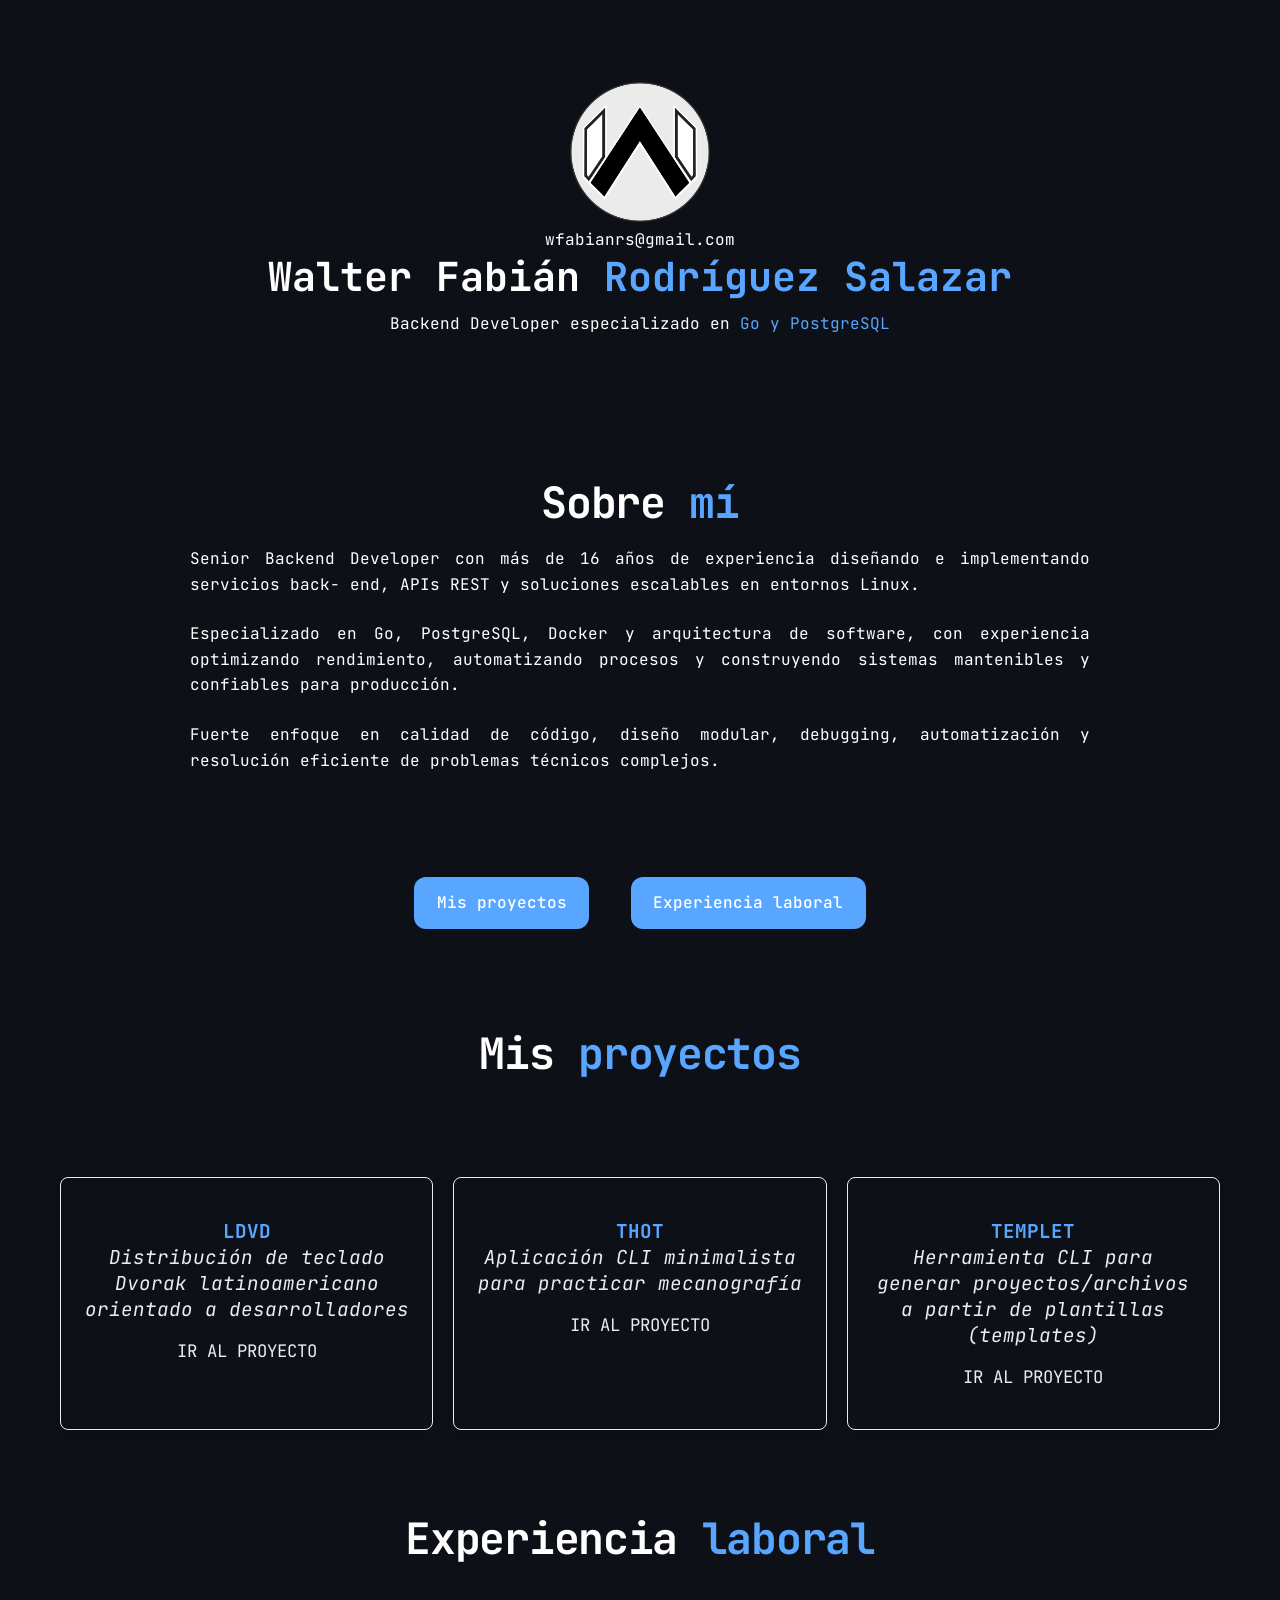
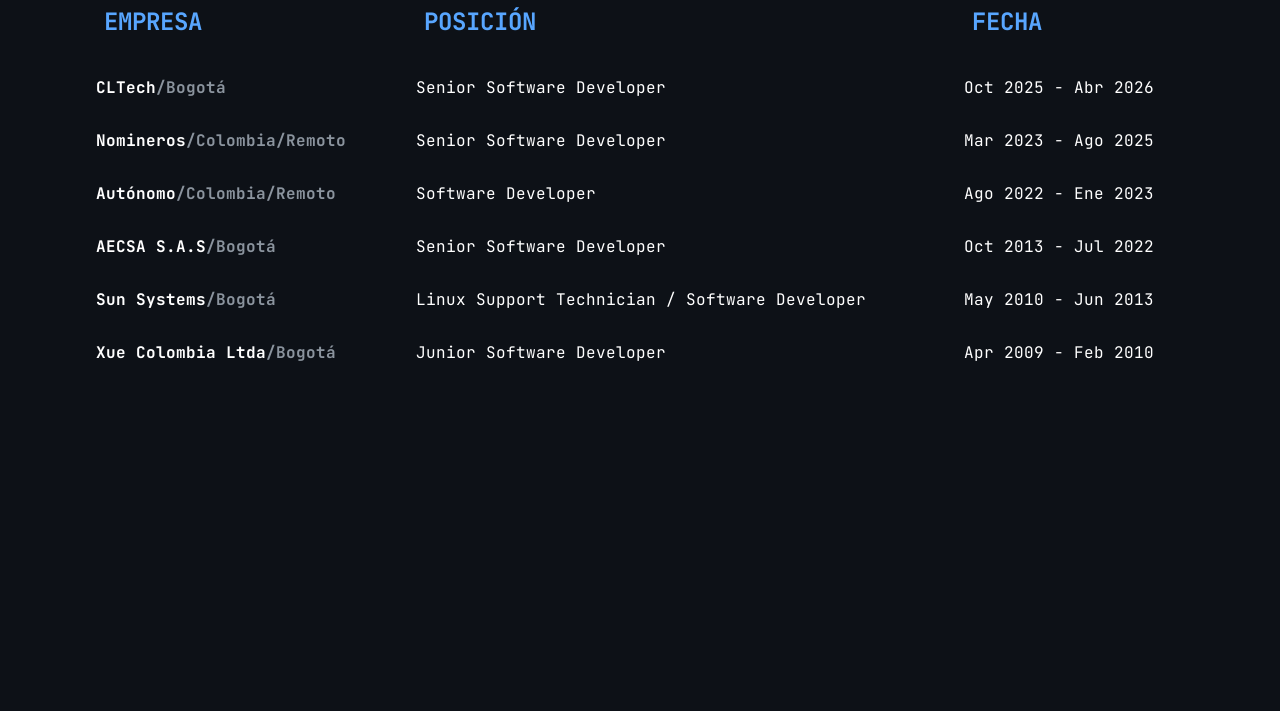
==== index.html @ 2e68bfeb "feat: Crear página web" ====
<!DOCTYPE html>
<html lang="es">
	<head>
		<meta charset="UTF-8">
		<meta name="viewport" content="width=device-width, initial-scale=1.0">

		<title>Walter Rodríguez | Backend Developer</title>

		<link rel="preconnect" href="https://fonts.googleapis.com">
		<link rel="preconnect" href="https://fonts.gstatic.com" crossorigin>

		<link
			href="https://fonts.googleapis.com/css2?family=Inter:wght@400;500;700&family=JetBrains+Mono:wght@400;600&display=swap"
			rel="stylesheet"
		>

		<link
			rel="stylesheet"
			href="https://www.nerdfonts.com/assets/css/webfont.css"
		>
		<link rel="stylesheet" href="css/style.css">
	</head>

	<body>
		<main class="page-container" id="inicio">
			<header class="hero-bar">
				<img src="img/w.png" alt="Walter Rodríguez">
				<p>wfabianrs@gmail.com</p>
				<h1>
					Walter Fabián <span class="txt-primary">Rodríguez Salazar</span>
				</h1>
				<p>
					Backend Developer especializado en
					<span class="txt-primary">Go y PostgreSQL</span>
				</p>
			</header>

			<section class="full-width-text">
				<h2 class="section-title" id="sobreMi">Sobre <span>mí</span></h2>
				<p>
					Senior Backend Developer con más de 16 años de experiencia diseñando e
					implementando servicios back- end, APIs REST y soluciones escalables
					en entornos Linux.
				</p>
				<p>
					Especializado en Go, PostgreSQL, Docker y arquitectura de software,
					con experiencia optimizando rendimiento, automatizando procesos y
					construyendo sistemas mantenibles y confiables para producción.
				</p>
				<p>
					Fuerte enfoque en calidad de código, diseño modular, debugging,
					automatización y resolución eficiente de problemas técnicos complejos.
				</p>
			</section>

			<section class="txt-center">
				<a href="#misProyectos" class="btn btn-primary">Mis proyectos</a>
				<a href="#experienciaLaboral" class="btn btn-primary">Experiencia laboral</a>
			</section>

			<section class="full-width-text">
				<h2 class="section-title" id="misProyectos">Mis <span>proyectos</span></h2>
			</section>
			<section class="grid-content">
				<div class="card">
					<span class="block">
						<i class="nf nf-md-keyboard_variant"></i>
						<span class="txt-primary"><strong>LDVD</strong></span>
					</span>
					<p>
						Distribución de teclado Dvorak latinoamericano orientado a
						desarrolladores
					</p>
					<a href="https://github.com/wfrs-dev/" target="_blank" class="link">Ir al proyecto<i class="nf nf-oct-arrow_right"></i></a>
				</div>
				<div class="card">
					<span class="block">
						<i class="nf nf-cod-symbol_keyword"></i>
						<span class="txt-primary"><strong>THOT</strong></span>
					</span>
					<p>Aplicación CLI minimalista para practicar mecanografía </p>
					<a href="https://github.com/wfrs-dev/" target="_blank" class="link">Ir al proyecto<i class="nf nf-oct-arrow_right"></i></a>
				</div>
				<div class="card">
					<span class="block">
						<i class="nf nf-cod-notebook_template"></i>
						<span class="txt-primary"><strong>TEMPLET</strong></span>
					</span>
					<p>
						Herramienta CLI para generar proyectos/archivos a partir de
						plantillas (templates)
					</p>
					<a href="https://github.com/wfrs-dev/" target="_blank" class="link">Ir al proyecto<i class="nf nf-oct-arrow_right"></i></a>
				</div>
			</section>

			<section class="full-width-text" id="experienciaLaboral">
				<h2 class="section-title">Experiencia <span>laboral</span></h2>
				<table>
					<thead>
						<tr>
							<th>Empresa</th>
							<th>Posición</th>
							<th>Fecha</th>
						</tr>
					</thead>
					<tbody>
						<tr>
							<td data-label="Empresa">
								<span>CLTech</span><span class="txt-muted">/Bogotá</span>
							</td>
							<td data-label="Posición">Senior Software Developer</td>
							<td data-label="Fecha">Oct 2025 - Abr 2026</td>
						</tr>
						<tr>
							<td data-label="Empresa">
								<span>Nomineros</span><span class="txt-muted"
									>/Colombia/Remoto</span
								>
							</td>
							<td data-label="Posición">Senior Software Developer</td>
							<td data-label="Fecha">Mar 2023 - Ago 2025</td>
						</tr>
						<tr>
							<td data-label="Empresa">
								<span>Autónomo</span><span class="txt-muted"
									>/Colombia/Remoto</span
								>
							</td>
							<td data-label="Posición">Software Developer</td>
							<td data-label="Fecha">Ago 2022 - Ene 2023</td>
						</tr>
						<tr>
							<td data-label="Empresa">
								<span>AECSA S.A.S</span><span class="txt-muted">/Bogotá</span>
							</td>
							<td data-label="Posición">Senior Software Developer</td>
							<td data-label="Fecha">Oct 2013 - Jul 2022</td>
						</tr>
						<tr>
							<td data-label="Empresa">
								<span>Sun Systems</span><span class="txt-muted">/Bogotá</span>
							</td>
							<td data-label="Posición">
								Linux Support Technician / Software Developer
							</td>
							<td data-label="Fecha">May 2010 - Jun 2013</td>
						</tr>
						<tr>
							<td data-label="Empresa">
								<span>Xue Colombia Ltda</span><span class="txt-muted"
									>/Bogotá</span
								>
							</td>
							<td data-label="Posición">Junior Software Developer</td>
							<td data-label="Fecha">Apr 2009 - Feb 2010</td>
						</tr>
					</tbody>
				</table>
			</section>

			<footer class="full-width-text">
				<p>
					<a
						target="_blank"
						href="https://www.linkedin.com/in/walterfrs"
						class="x5"
						title="Enlace a mi LinkedIn"
						><i class="nf nf-md-linkedin"></i></a
					>
					<a target="_blank" href="https://github.com/wfrs-dev" class="x5"
						title="Enlace a mi GitHub"
						><i class="nf nf-md-github"></i></a
					>
					<a href="WalterFabianRodriguezSalazar.pdf" class="x5"
						title="Descargar mi CV"
						><i class="nf nf-cod-file_pdf"></i></a
					>
				</p>
			</footer>
		</main>
	</body>
</html>
---- css/style.css ----
:root {
	--bg: #0d1117;
	--surface: #161b22;

	--text: #e6edf3;
	--muted: #8b949e;

	--primary: #58a6ff;
	--success: #3fb950;

	--border: #30363d;
}

* {
	box-sizing: border-box;
	margin: 0;
	padding: 0;
	font-family: "JetBrains Mono", monospace;
}

html {
  scroll-behavior: smooth;
}

.section-title {
	font-size: clamp(2rem, 4vw, 2.7rem);

	margin-bottom: 2rem;

	letter-spacing: -0.03em;
}

.section-title span {
	color: var(--primary);
}

body {
	background-color: var(--bg);
}

.txt-primary {
	color: var(--primary);
}

.page-container {
	width: 100%;
	max-width: 1200px;
	margin: 0 auto;
	padding: 20px;
	display: flex;
	flex-direction: column;
	gap: 40px;
}

.hero-bar {
	color: white;
	padding: 60px 20px;
	text-align: center;
	border-radius: 12px;
}

.hero-bar h1 {
	font-size: 2.5rem;
	margin-bottom: 10px;
}

.hero-bar img {
	height: 9em;
}

.grid-content {
	display: grid;
	grid-template-columns: repeat(auto-fit, minmax(250px, 1fr));
	gap: 20px;
}

.card {
	border: 1px solid #e9ecef;
	border-radius: 8px;
	padding: 40px 20px;
	text-align: center;
	font-size: 1.2rem;
	box-shadow: 0 4px 6px rgba(0, 0, 0, 0.05);
	transition: transform 0.2s;
	color: var(--text);
}

.card:hover {
	transform: translateY(-5px);
}

.full-width-text {
	width: 100%;
	color: white;
	padding: 40px 20px;
	border-radius: 12px;

	display: flex;
	flex-direction: column;
	justify-content: center;
	align-items: center;
	text-align: center;
}

.full-width-text h2 {
	margin-bottom: 15px;
}

.full-width-text p {
	max-width: 900px;
	line-height: 1.6;
	text-align: justify;
	margin-bottom: 1.5em;
}

.btn {
	display: inline-flex;
	align-items: center;
	justify-content: center;

	padding: 0.95rem 1.4rem;

	border-radius: 12px;
	border: 1px solid var(--border);

	font-weight: 500;

	transition: 0.2s ease;
	cursor: pointer;
	margin-bottom: 1em;
}

.btn:hover {
	transform: translateY(-2px);
	border-color: var(--primary);
}

.btn-primary {
	background: var(--primary);
	color: white;
	border: none;
}

.btn-primary:hover {
	opacity: 0.92;
}

.txt-center {
	text-align: center;
}

.txt-muted {
	color: var(--muted);
}

table {
	width: 100%;
	border-collapse: collapse;
}
th,
td {
	border: none;
	text-align: left;
	padding: 1em;
}
td span {
	font-weight: bold;
}
th {
	text-transform: uppercase;
	color: var(--primary);
	font-weight: bold;
	font-size: 1.5em;
}

.block > i {
	display: block;
	text-align: center;
	font-size: 3em;
}

.card > p {
	font-style: italic;
}

a {
	color: var(--text);
	text-decoration: none;
	margin: 0 1rem;
}

a:hover {
	color: var(--primary);
}

.x5 {
	font-size: 5em;
}

a.link {
	display: inline-block;
	text-align: center;
	font-size: 0.9em;
	margin-top: 1em;
	text-decoration: none;
	text-transform: uppercase;
}

a.link:hover {
	font-style: italic;
}


@media (max-width: 600px) {
	table,
	thead,
	tbody,
	th,
	td,
	tr {
		display: block;
	}
	thead tr {
		display: none;
	}
	tr {
		margin-bottom: 15px;
		border-bottom: 1px solid var(--border);
	}
	td {
		text-align: right;
		padding-left: 50%;
		position: relative;
	}
	td::before {
		content: attr(data-label);
		color: var(--primary);
		position: absolute;
		left: 10px;
		font-size: 1.2em;
		font-weight: bold;
	}
}
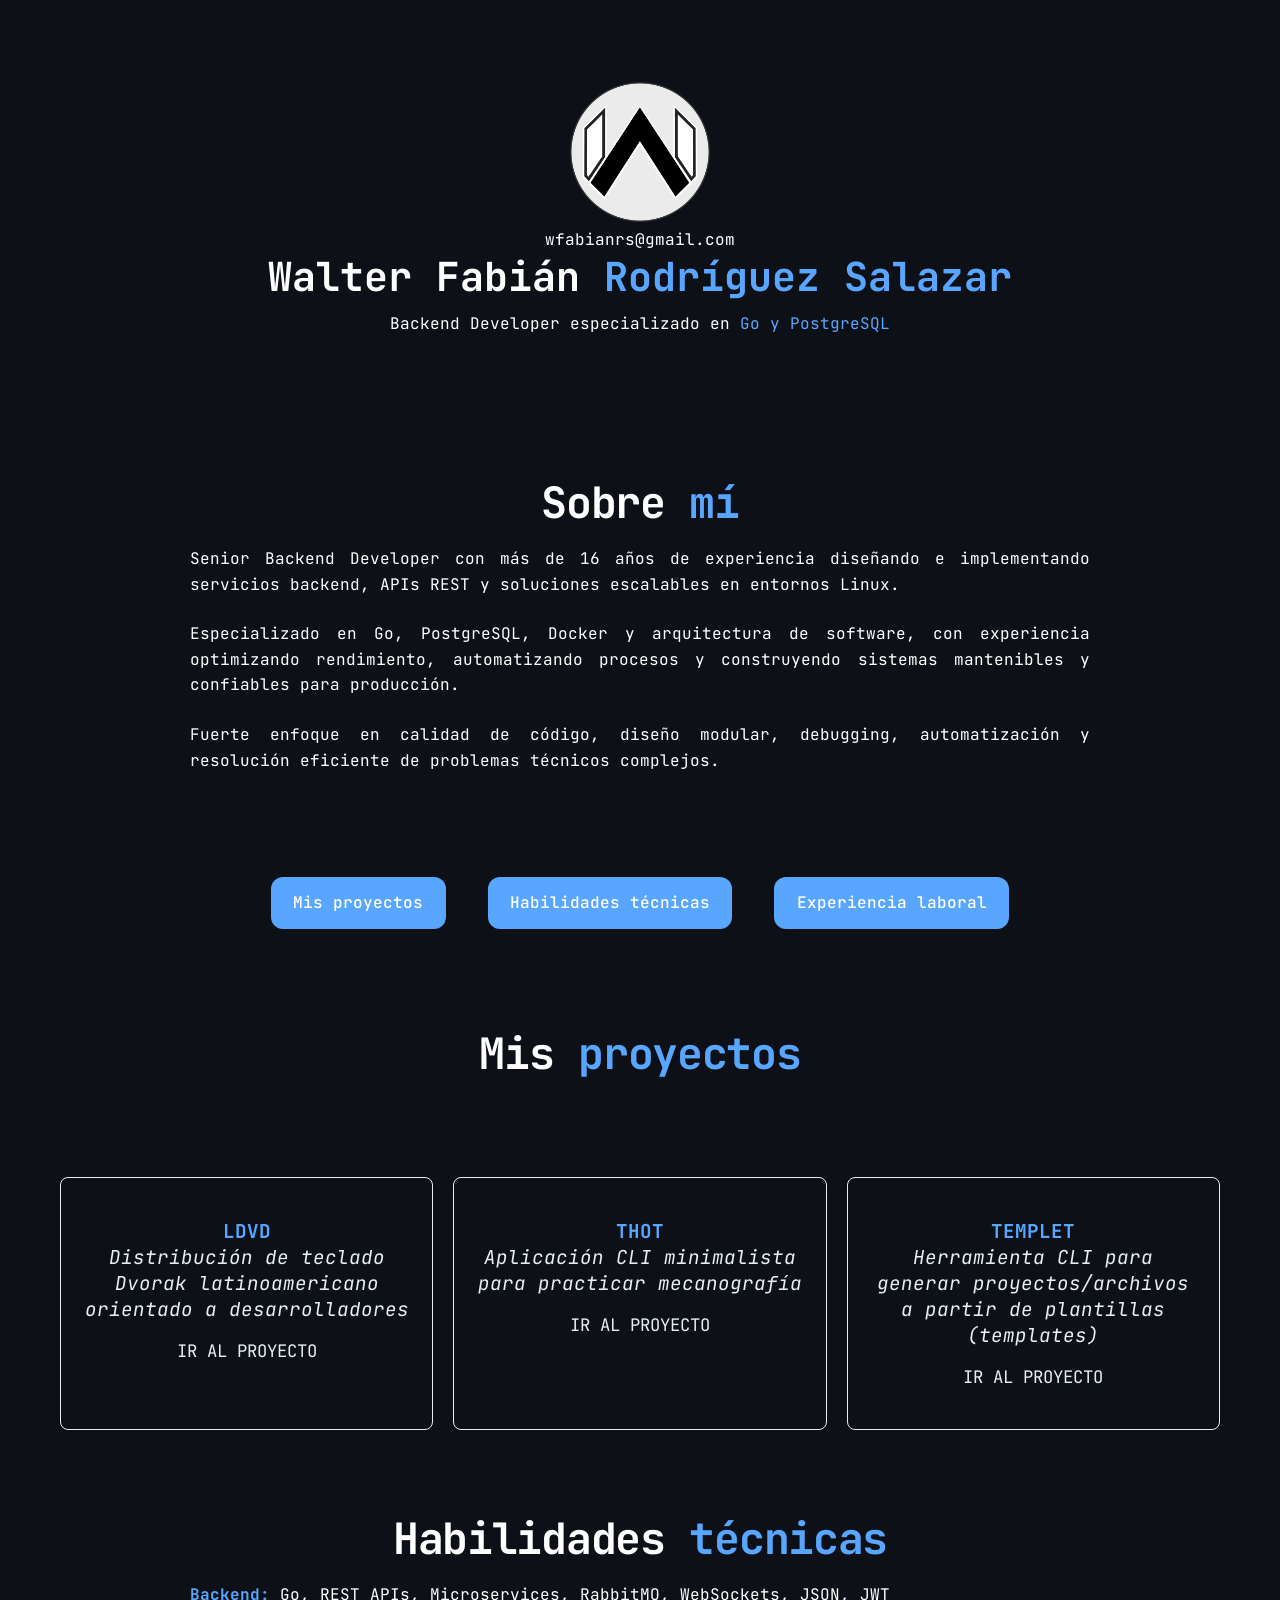
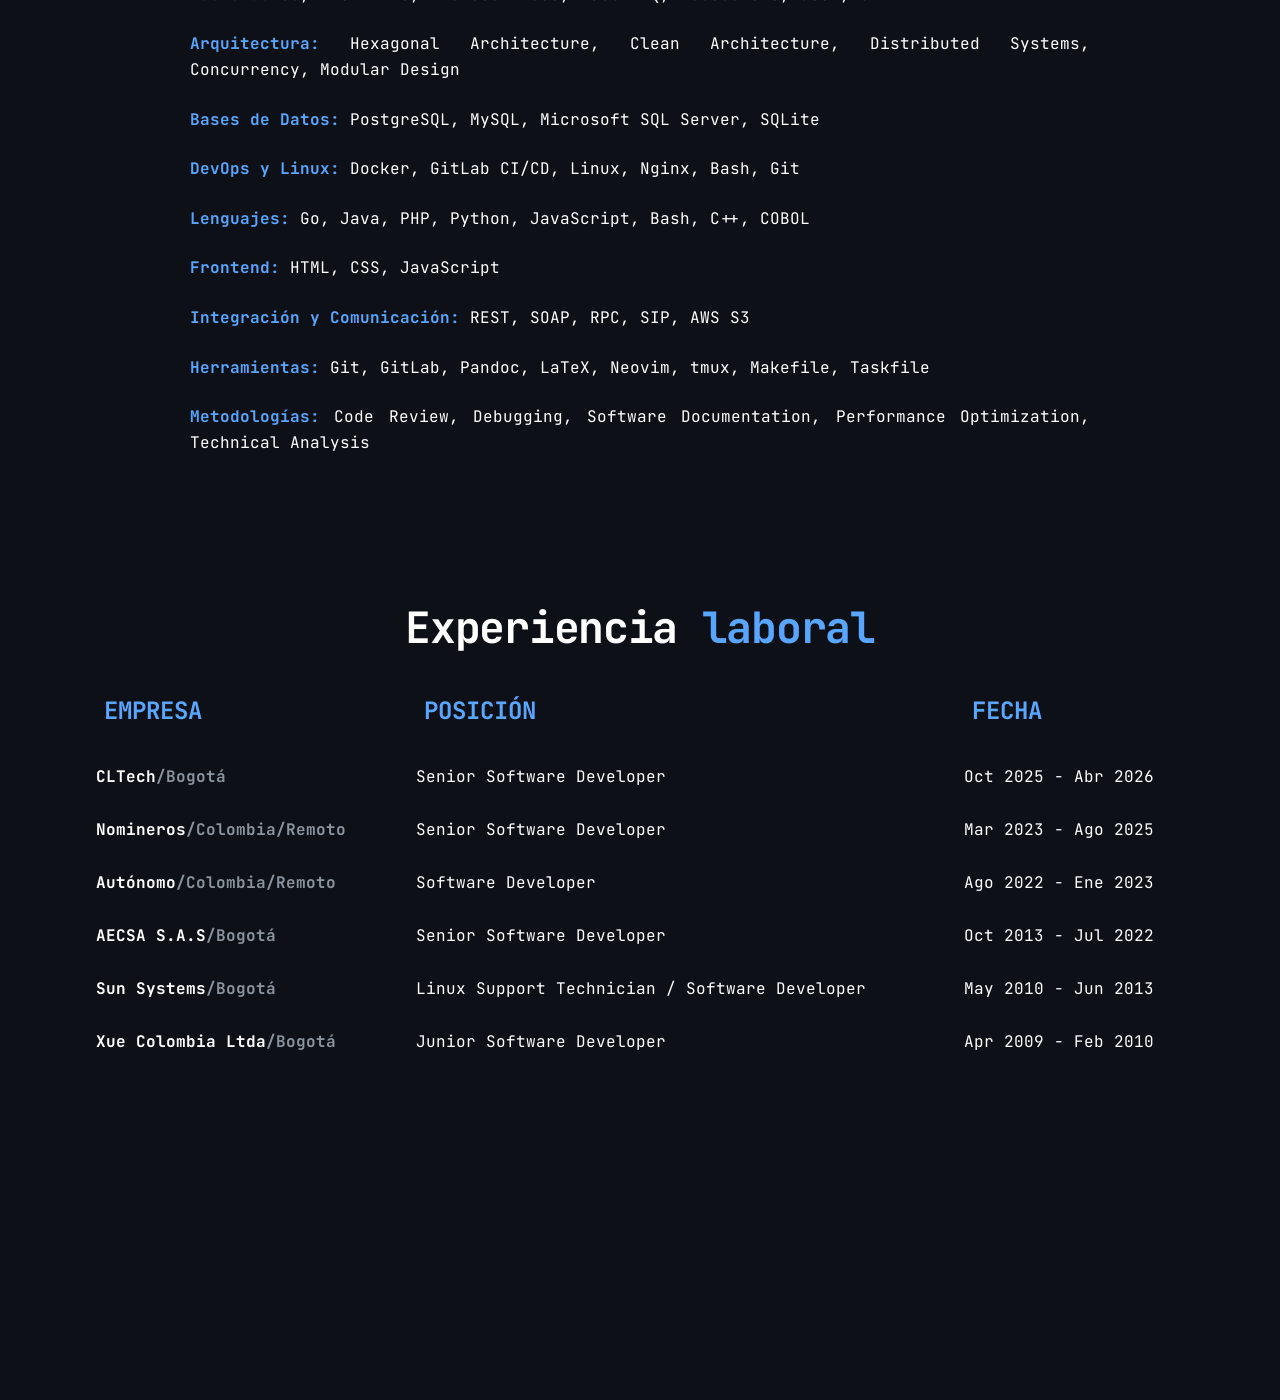
==== commit 91365e70: "feat: Agregar seccion habilidades" ====
--- a/index.html
+++ b/index.html
@@ -19,6 +19,7 @@
 			href="https://www.nerdfonts.com/assets/css/webfont.css"
 		>
 		<link rel="stylesheet" href="css/style.css">
+		<link rel="icon" href="img/w.png" type="image/png">
 	</head>
 
 	<body>
@@ -39,7 +40,7 @@
 				<h2 class="section-title" id="sobreMi">Sobre <span>mí</span></h2>
 				<p>
 					Senior Backend Developer con más de 16 años de experiencia diseñando e
-					implementando servicios back- end, APIs REST y soluciones escalables
+					implementando servicios backend, APIs REST y soluciones escalables
 					en entornos Linux.
 				</p>
 				<p>
@@ -55,6 +56,7 @@
 
 			<section class="txt-center">
 				<a href="#misProyectos" class="btn btn-primary">Mis proyectos</a>
+				<a href="#habilidades" class="btn btn-primary">Habilidades técnicas</a>
 				<a href="#experienciaLaboral" class="btn btn-primary">Experiencia laboral</a>
 			</section>
 
@@ -94,6 +96,21 @@
 				</div>
 			</section>
 
+			<section class="full-width-text" id="habilidades">
+				<h2 class="section-title">Habilidades <span>técnicas</span></h2>
+				<article class="txt-center">
+					<p><strong class="txt-primary"><i class="nf nf-dev-networkx"></i> Backend:</strong> Go, REST APIs, Microservices, RabbitMQ, WebSockets, JSON, JWT
+					<p><strong class="txt-primary"><i class="nf nf-md-office_building_cog"></i> Arquitectura:</strong> Hexagonal Architecture, Clean Architecture, Distributed Systems, Concurrency, Modular Design
+					<p><strong class="txt-primary"><i class="nf nf-dev-database"></i> Bases de Datos:</strong> PostgreSQL, MySQL, Microsoft SQL Server, SQLite
+					<p><strong class="txt-primary"><i class="nf nf-fa-linux"></i> DevOps y Linux:</strong> Docker, GitLab CI/CD, Linux, Nginx, Bash, Git
+					<p><strong class="txt-primary"><i class="nf nf-cod-code"></i> Lenguajes:</strong> Go, Java, PHP, Python, JavaScript, Bash, C++, COBOL
+					<p><strong class="txt-primary"><i class="nf nf-md-spider_web"></i> Frontend:</strong> HTML, CSS, JavaScript
+					<p><strong class="txt-primary"><i class="nf nf-md-integrated_circuit_chip"></i> Integración y Comunicación:</strong> REST, SOAP, RPC, SIP, AWS S3
+					<p><strong class="txt-primary"><i class="nf nf-oct-tools"></i> Herramientas:</strong> Git, GitLab, Pandoc, LaTeX, Neovim, tmux, Makefile, Taskfile
+					<p><strong class="txt-primary"><i class="nf nf-cod-book"></i> Metodologías:</strong> Code Review, Debugging, Software Documentation, Performance Optimization, Technical Analysis
+				</article>
+			</section>
+
 			<section class="full-width-text" id="experienciaLaboral">
 				<h2 class="section-title">Experiencia <span>laboral</span></h2>
 				<table>
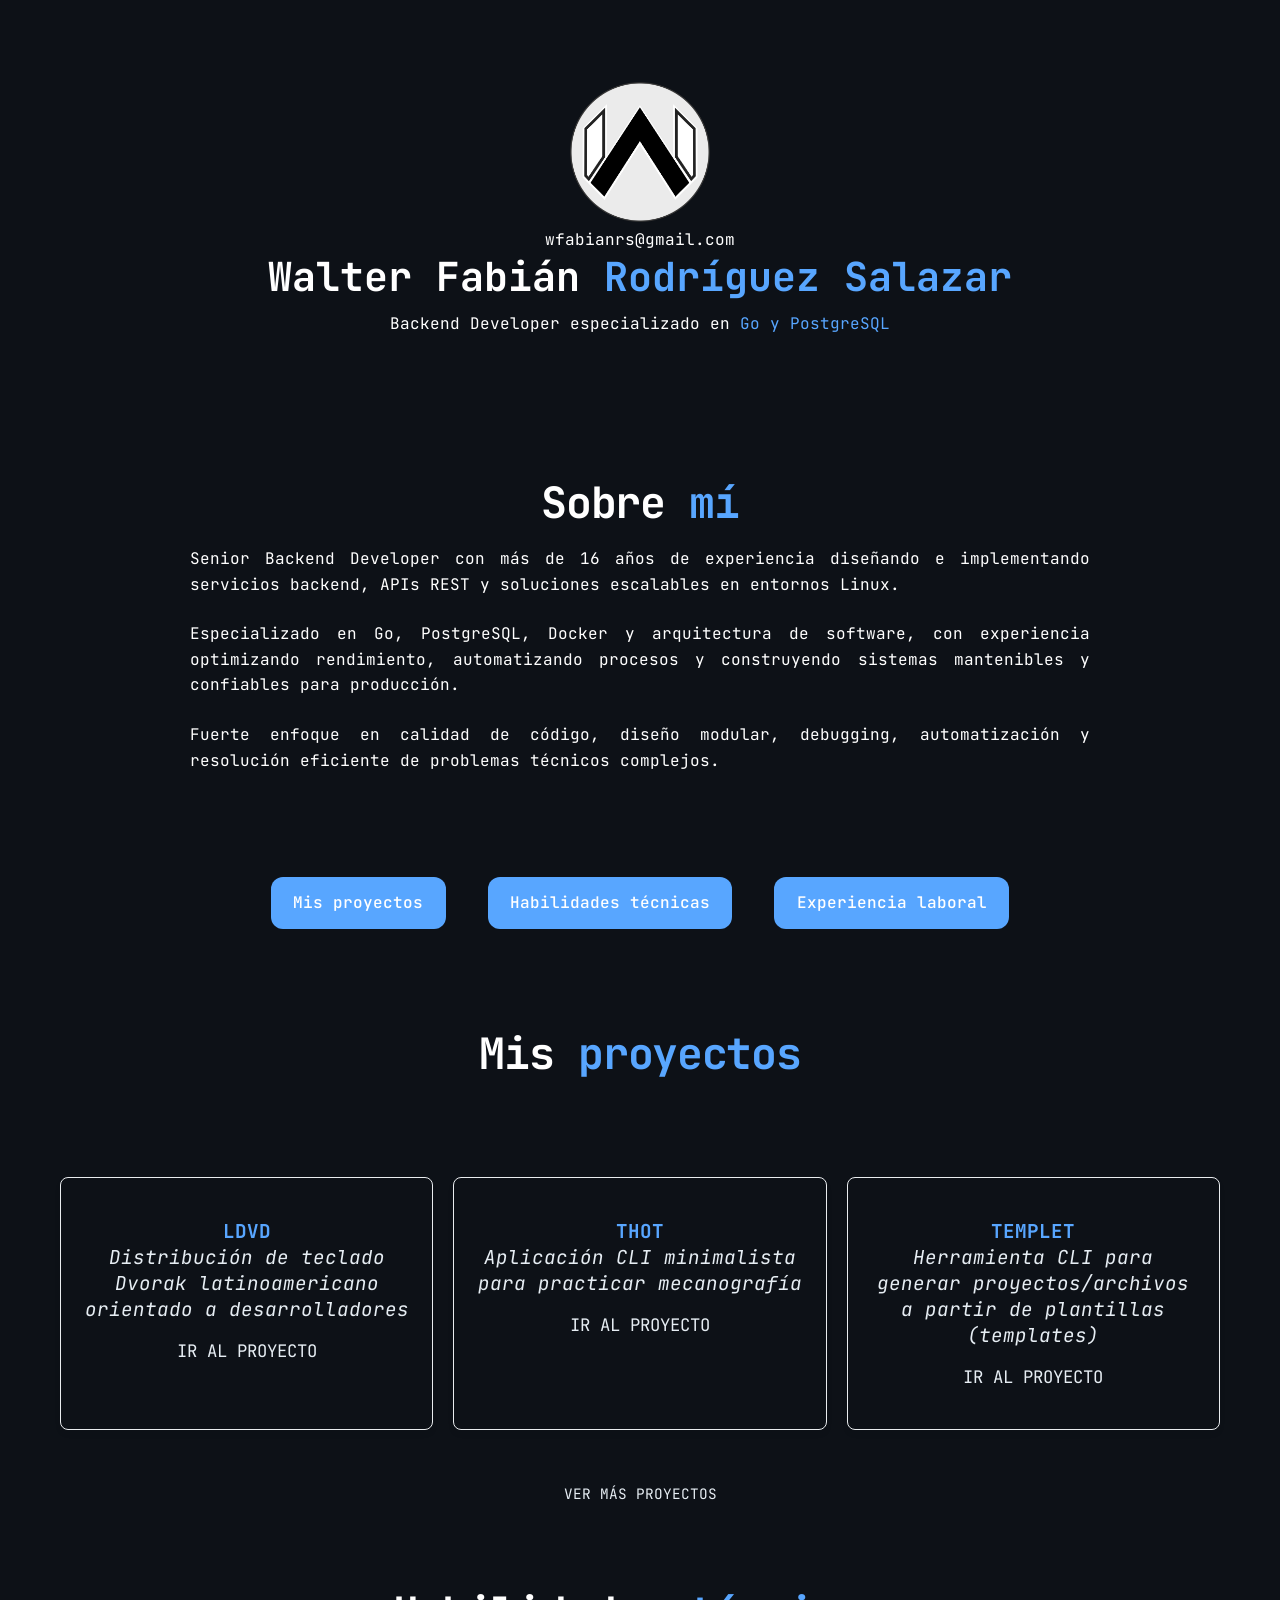
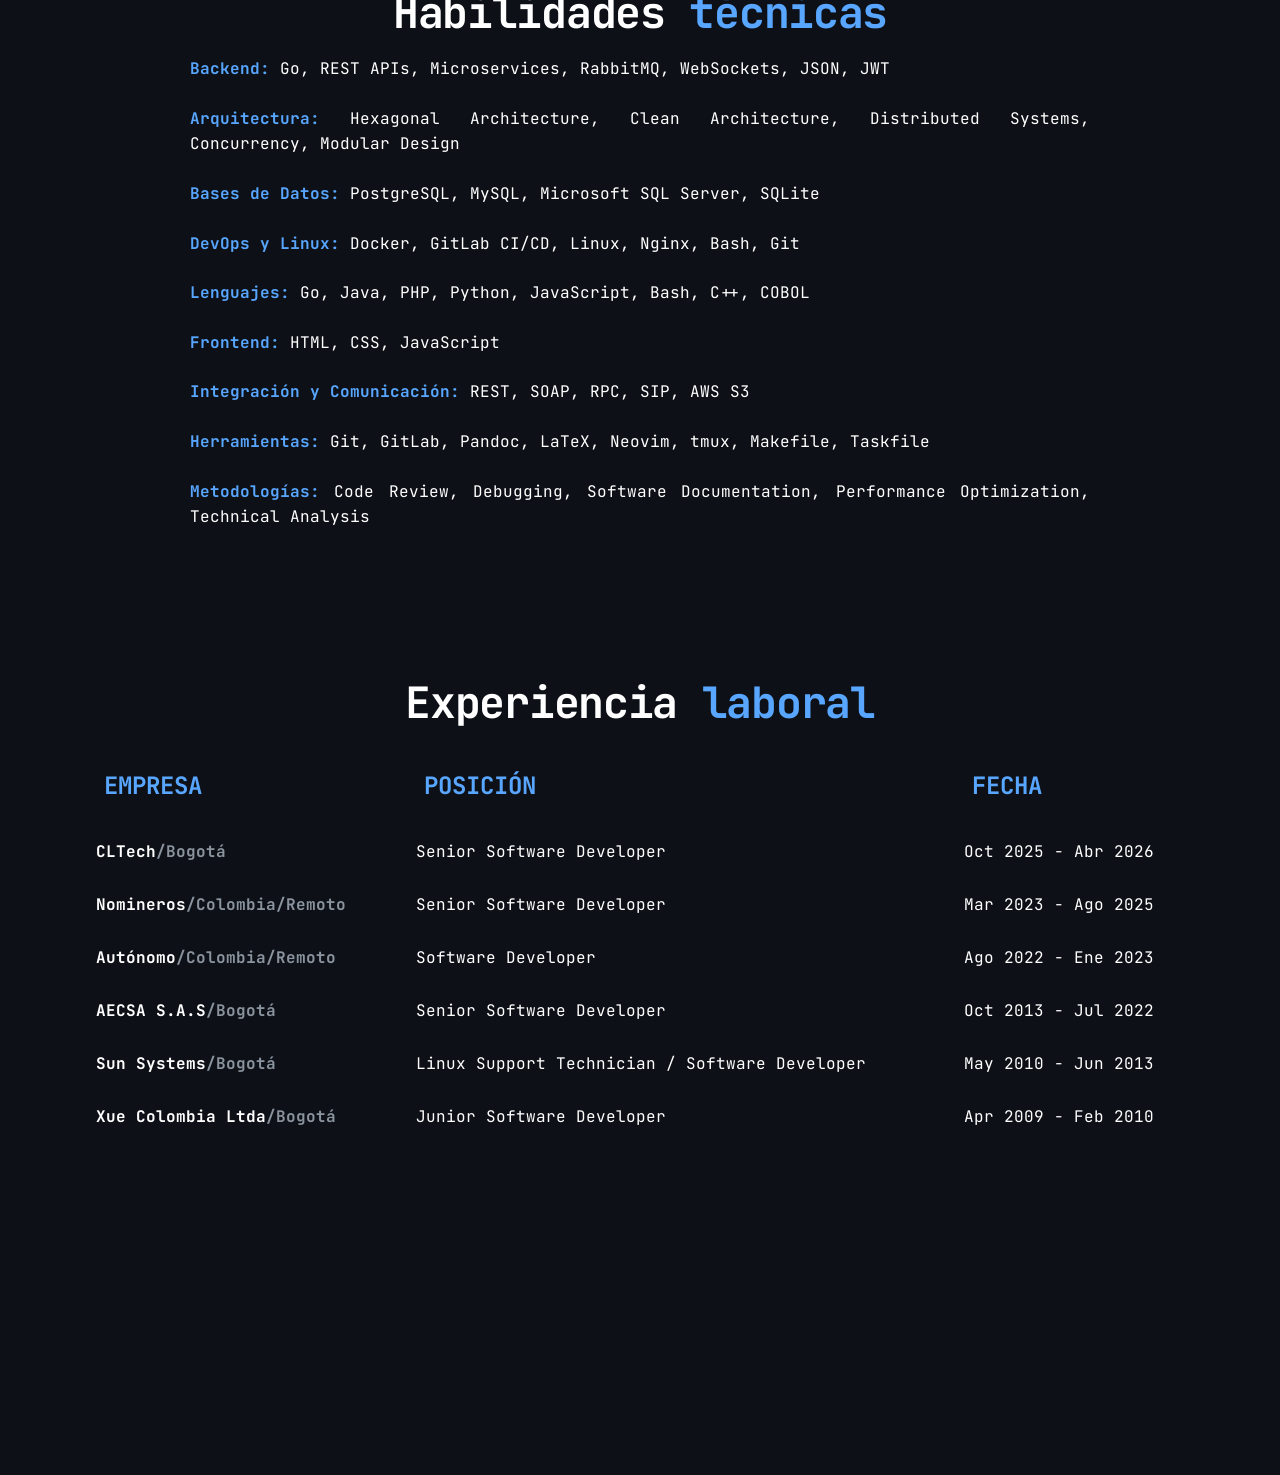
==== commit d48131cb: "feat: Incluir enlace a otros proyectos" ====
--- a/index.html
+++ b/index.html
@@ -73,7 +73,7 @@
 						Distribución de teclado Dvorak latinoamericano orientado a
 						desarrolladores
 					</p>
-					<a href="https://github.com/wfrs-dev/" target="_blank" class="link">Ir al proyecto<i class="nf nf-oct-arrow_right"></i></a>
+					<a href="https://github.com/wfrs-dev/ldvd" target="_blank" class="link">Ir al proyecto<i class="nf nf-oct-arrow_right"></i></a>
 				</div>
 				<div class="card">
 					<span class="block">
@@ -81,7 +81,7 @@
 						<span class="txt-primary"><strong>THOT</strong></span>
 					</span>
 					<p>Aplicación CLI minimalista para practicar mecanografía </p>
-					<a href="https://github.com/wfrs-dev/" target="_blank" class="link">Ir al proyecto<i class="nf nf-oct-arrow_right"></i></a>
+					<a href="https://github.com/wfrs-dev/thot" target="_blank" class="link">Ir al proyecto<i class="nf nf-oct-arrow_right"></i></a>
 				</div>
 				<div class="card">
 					<span class="block">
@@ -92,13 +92,16 @@
 						Herramienta CLI para generar proyectos/archivos a partir de
 						plantillas (templates)
 					</p>
-					<a href="https://github.com/wfrs-dev/" target="_blank" class="link">Ir al proyecto<i class="nf nf-oct-arrow_right"></i></a>
+					<a href="https://github.com/wfrs-dev/templet" target="_blank" class="link">Ir al proyecto<i class="nf nf-oct-arrow_right"></i></a>
 				</div>
+			</section>
+			<section class="txt-center">
+				<a href="https://github.com/wfrs-dev?tab=repositories" target="_blank" class="link"><i class="nf nf-fa-github_alt"></i> Ver más proyectos<i class="nf nf-oct-arrow_right"></i></a>
 			</section>
 
 			<section class="full-width-text" id="habilidades">
 				<h2 class="section-title">Habilidades <span>técnicas</span></h2>
-				<article class="txt-center">
+				<article class="txt-left">
 					<p><strong class="txt-primary"><i class="nf nf-dev-networkx"></i> Backend:</strong> Go, REST APIs, Microservices, RabbitMQ, WebSockets, JSON, JWT
 					<p><strong class="txt-primary"><i class="nf nf-md-office_building_cog"></i> Arquitectura:</strong> Hexagonal Architecture, Clean Architecture, Distributed Systems, Concurrency, Modular Design
 					<p><strong class="txt-primary"><i class="nf nf-dev-database"></i> Bases de Datos:</strong> PostgreSQL, MySQL, Microsoft SQL Server, SQLite
@@ -189,7 +192,7 @@
 						title="Enlace a mi GitHub"
 						><i class="nf nf-md-github"></i></a
 					>
-					<a href="WalterFabianRodriguezSalazar.pdf" class="x5"
+					<a href="static/WalterFabianRodriguezSalazar.pdf" class="x5"
 						title="Descargar mi CV"
 						><i class="nf nf-cod-file_pdf"></i></a
 					>
--- a/css/style.css
+++ b/css/style.css
@@ -153,6 +153,10 @@
 	color: var(--muted);
 }
 
+.txt-left {
+	text-align: left;
+}
+
 table {
 	width: 100%;
 	border-collapse: collapse;
@@ -195,6 +199,10 @@
 
 .x5 {
 	font-size: 5em;
+}
+
+.x2 {
+	font-size: 2em;
 }
 
 a.link {
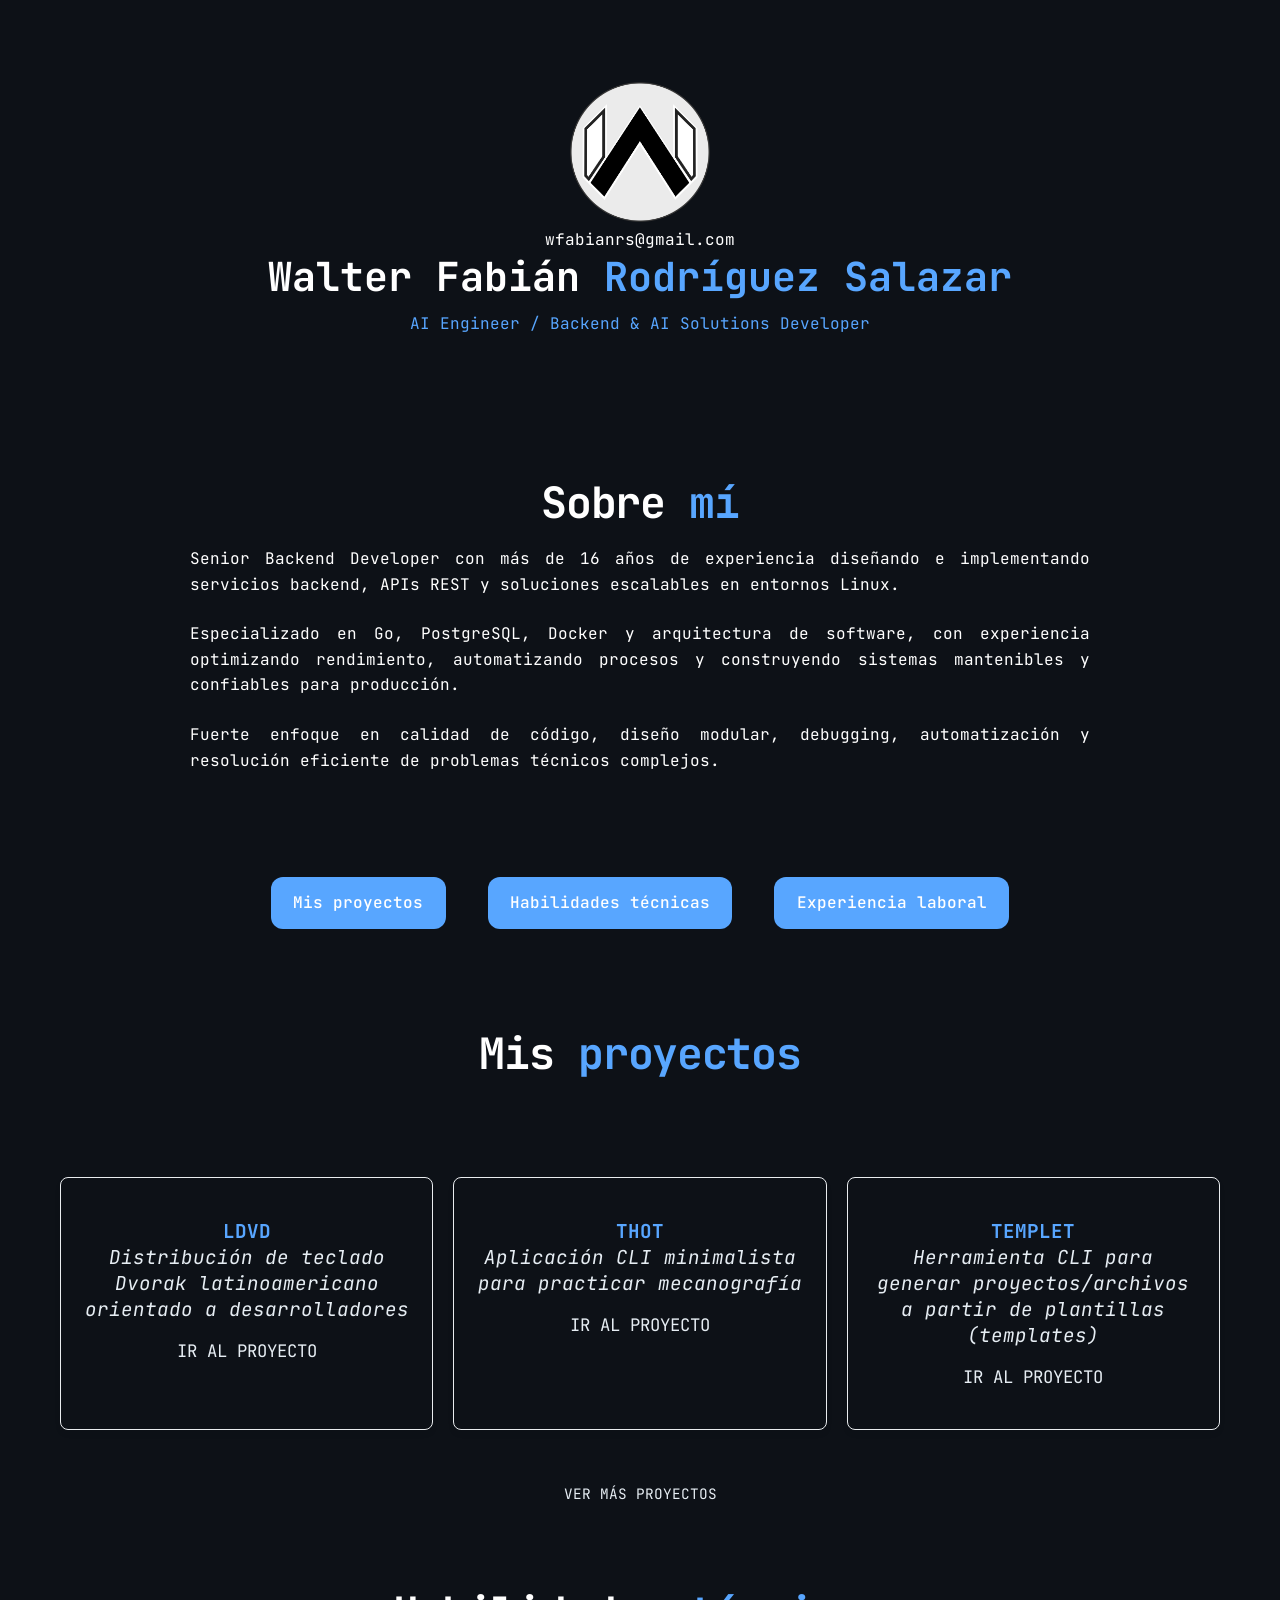
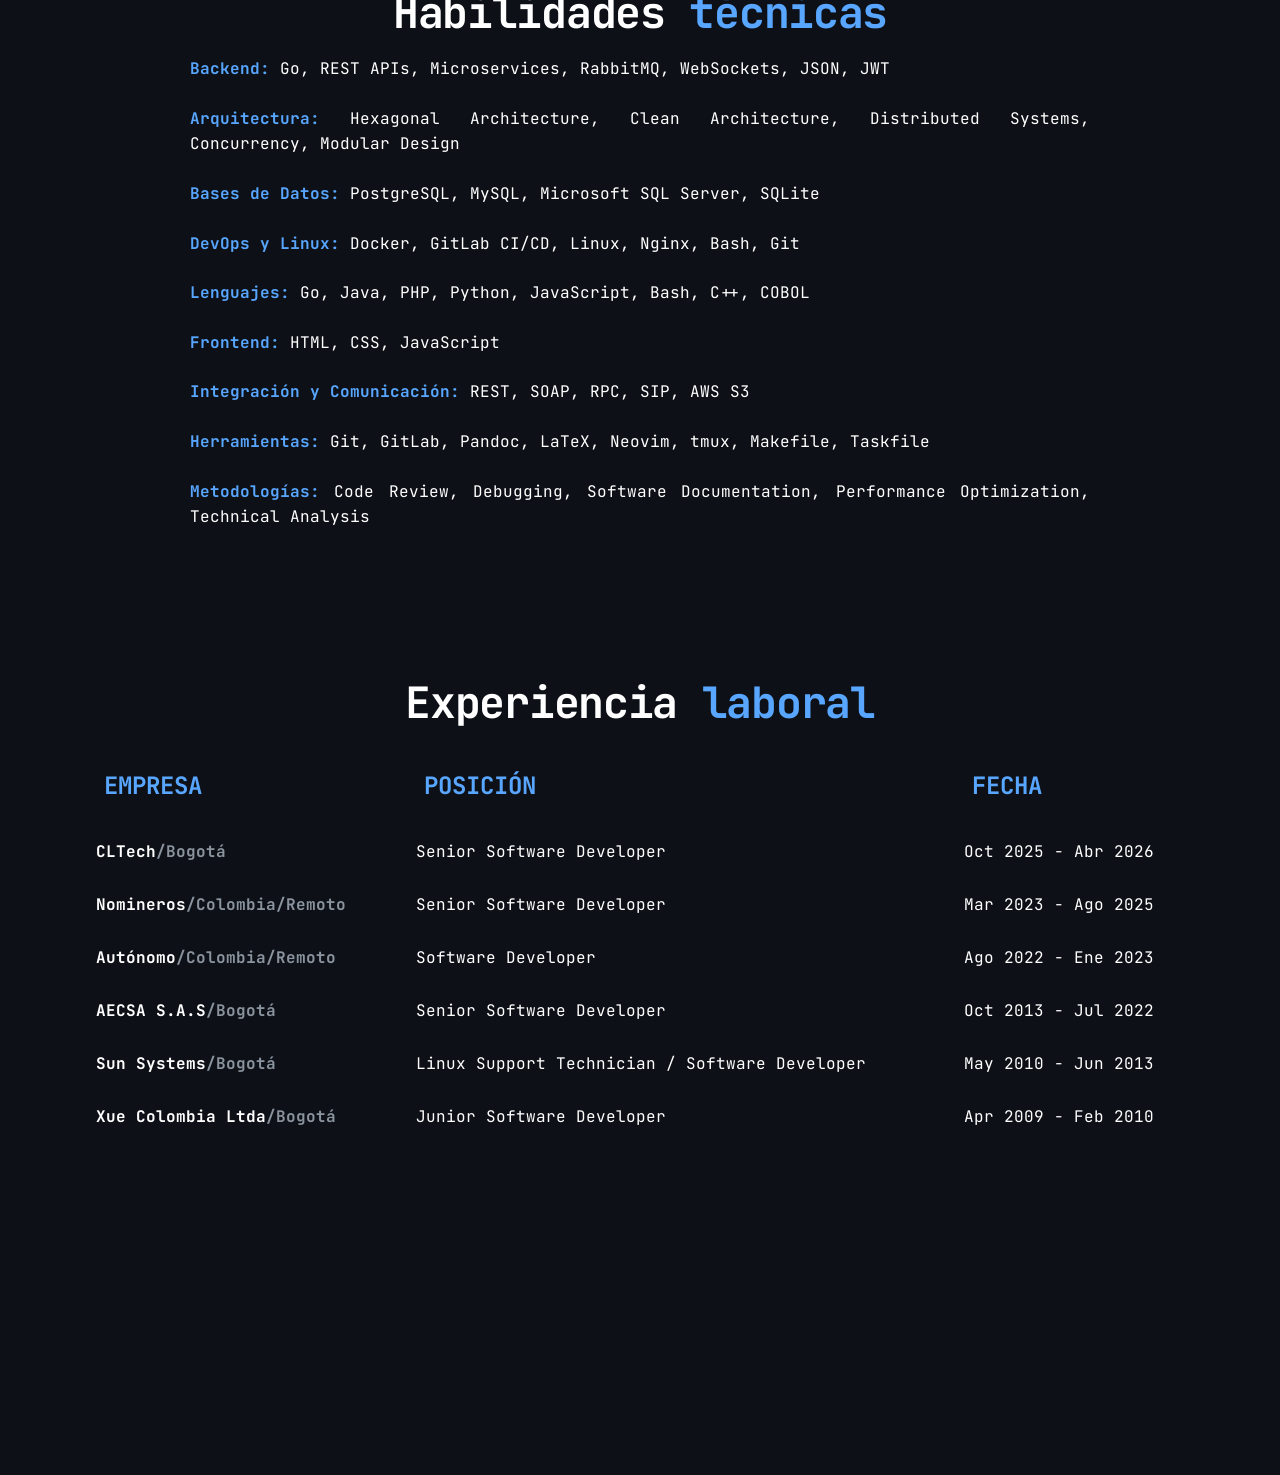
==== commit a2e8f683: "feat: Actualizar cargo" ====
--- a/index.html
+++ b/index.html
@@ -31,8 +31,7 @@
 					Walter Fabián <span class="txt-primary">Rodríguez Salazar</span>
 				</h1>
 				<p>
-					Backend Developer especializado en
-					<span class="txt-primary">Go y PostgreSQL</span>
+					<span class="txt-primary">AI Engineer / Backend & AI Solutions Developer</span>
 				</p>
 			</header>
 
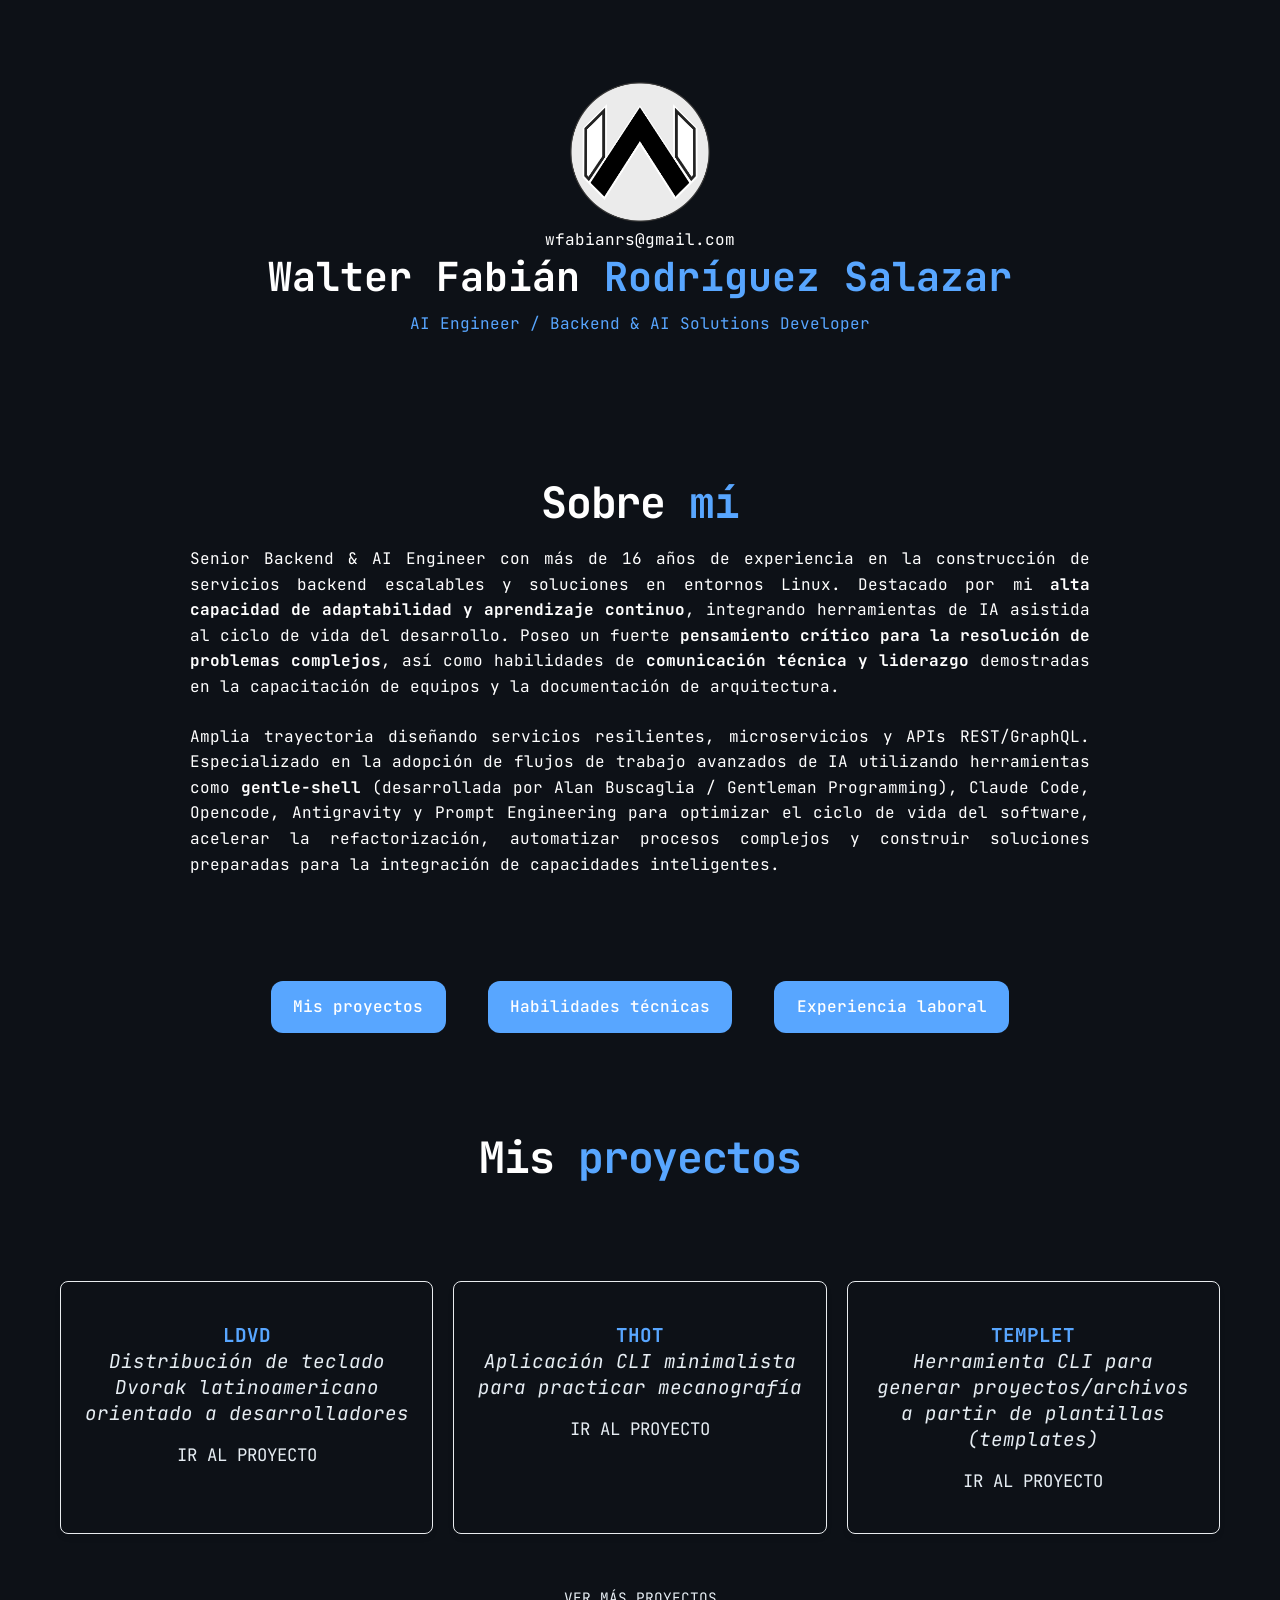
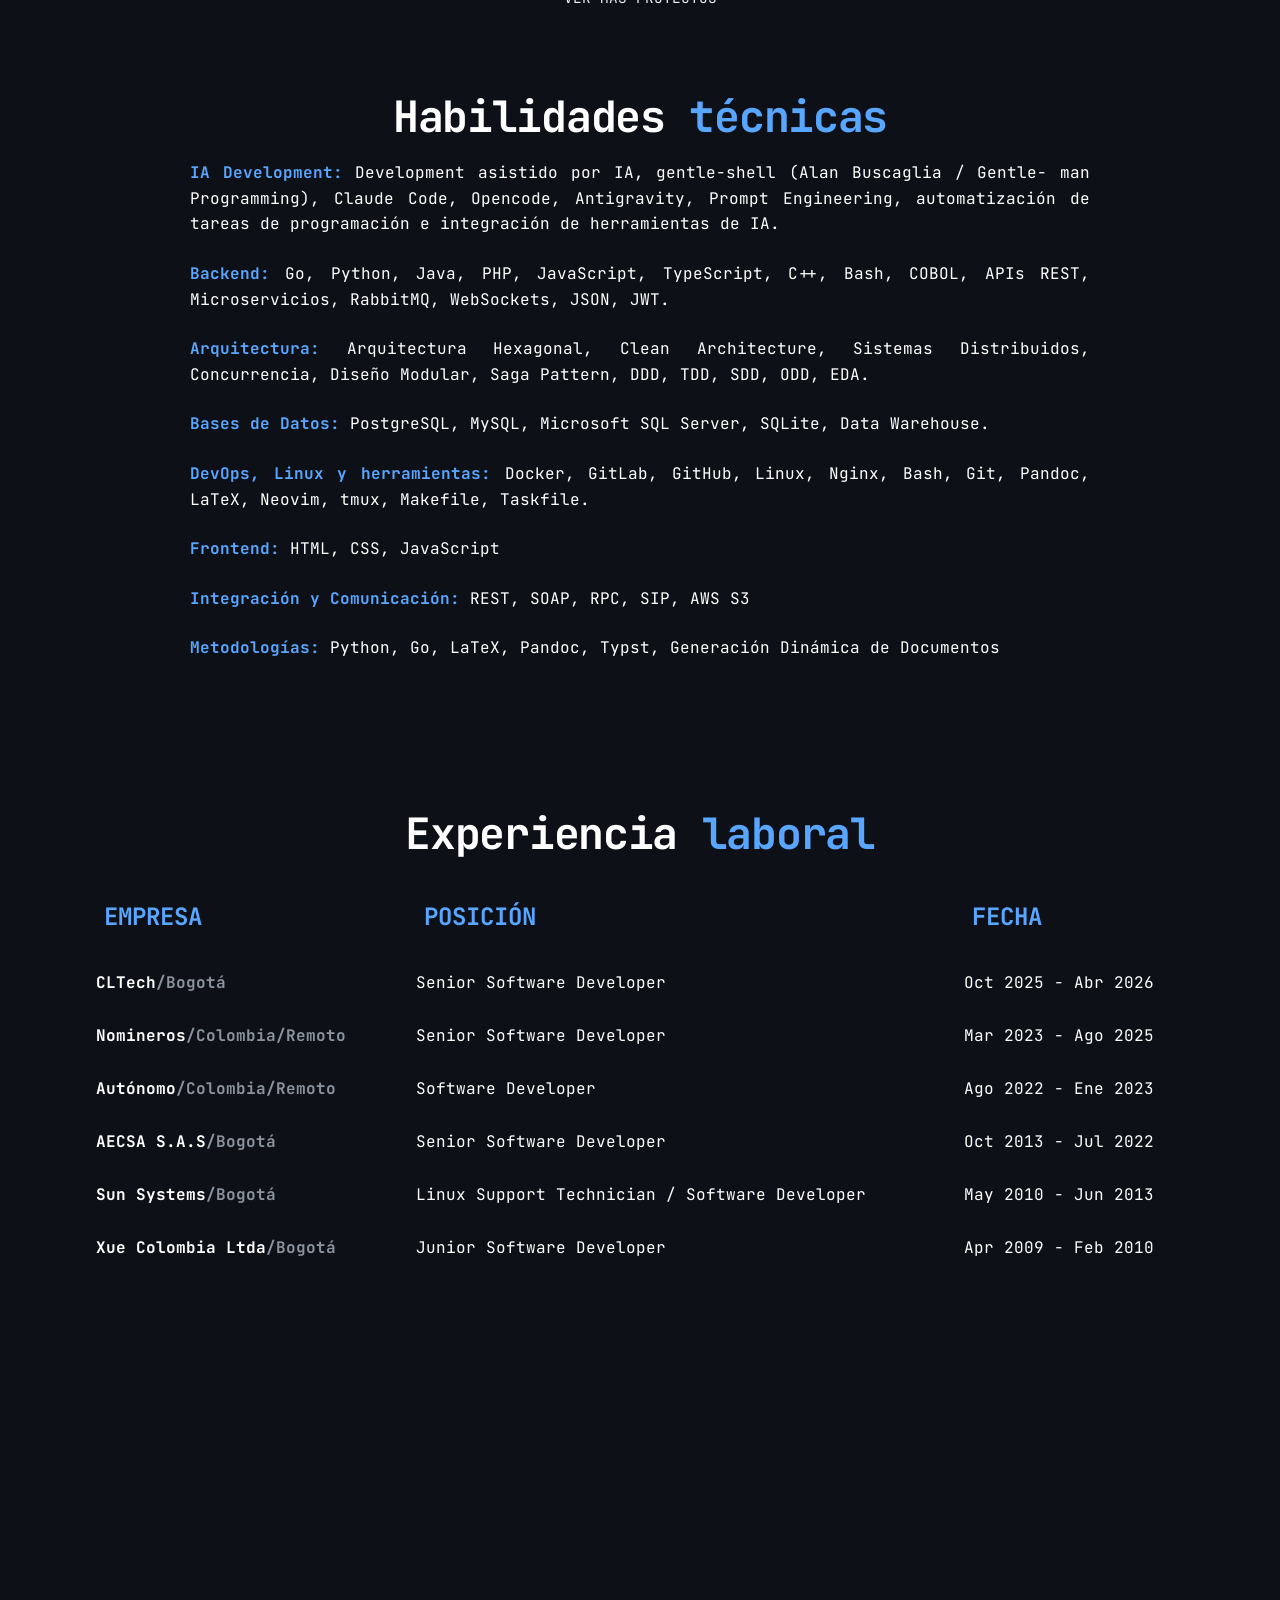
==== commit 2c97b062: "feat: Actualizar información de trabajo y skills" ====
--- a/index.html
+++ b/index.html
@@ -37,19 +37,20 @@
 
 			<section class="full-width-text">
 				<h2 class="section-title" id="sobreMi">Sobre <span>mí</span></h2>
-				<p>
-					Senior Backend Developer con más de 16 años de experiencia diseñando e
-					implementando servicios backend, APIs REST y soluciones escalables
-					en entornos Linux.
-				</p>
-				<p>
-					Especializado en Go, PostgreSQL, Docker y arquitectura de software,
-					con experiencia optimizando rendimiento, automatizando procesos y
-					construyendo sistemas mantenibles y confiables para producción.
-				</p>
-				<p>
-					Fuerte enfoque en calidad de código, diseño modular, debugging,
-					automatización y resolución eficiente de problemas técnicos complejos.
+                <p>
+                    Senior Backend & AI Engineer con más de 16 años de experiencia en la construcción de servicios backend escalables
+                    y soluciones en entornos Linux. Destacado por mi <b>alta capacidad de adaptabilidad y aprendizaje continuo</b>,
+                    integrando herramientas de IA asistida al ciclo de vida del desarrollo. Poseo un fuerte <b>pensamiento crítico para
+                    la resolución de problemas complejos</b>, así como habilidades de <b>comunicación técnica y liderazgo</b> demostradas en la
+                    capacitación de equipos y la documentación de arquitectura.
+                </p>
+
+                <p>
+                    Amplia trayectoria diseñando servicios resilientes, microservicios y APIs REST/GraphQL. Especializado en la
+                    adopción de flujos de trabajo avanzados de IA utilizando herramientas como <b>gentle-shell</b> (desarrollada por Alan
+                    Buscaglia / Gentleman Programming), Claude Code, Opencode, Antigravity y Prompt Engineering para optimizar el
+                    ciclo de vida del software, acelerar la refactorización, automatizar procesos complejos y construir soluciones
+                    preparadas para la integración de capacidades inteligentes.
 				</p>
 			</section>
 
@@ -101,15 +102,24 @@
 			<section class="full-width-text" id="habilidades">
 				<h2 class="section-title">Habilidades <span>técnicas</span></h2>
 				<article class="txt-left">
-					<p><strong class="txt-primary"><i class="nf nf-dev-networkx"></i> Backend:</strong> Go, REST APIs, Microservices, RabbitMQ, WebSockets, JSON, JWT
-					<p><strong class="txt-primary"><i class="nf nf-md-office_building_cog"></i> Arquitectura:</strong> Hexagonal Architecture, Clean Architecture, Distributed Systems, Concurrency, Modular Design
-					<p><strong class="txt-primary"><i class="nf nf-dev-database"></i> Bases de Datos:</strong> PostgreSQL, MySQL, Microsoft SQL Server, SQLite
-					<p><strong class="txt-primary"><i class="nf nf-fa-linux"></i> DevOps y Linux:</strong> Docker, GitLab CI/CD, Linux, Nginx, Bash, Git
-					<p><strong class="txt-primary"><i class="nf nf-cod-code"></i> Lenguajes:</strong> Go, Java, PHP, Python, JavaScript, Bash, C++, COBOL
-					<p><strong class="txt-primary"><i class="nf nf-md-spider_web"></i> Frontend:</strong> HTML, CSS, JavaScript
-					<p><strong class="txt-primary"><i class="nf nf-md-integrated_circuit_chip"></i> Integración y Comunicación:</strong> REST, SOAP, RPC, SIP, AWS S3
-					<p><strong class="txt-primary"><i class="nf nf-oct-tools"></i> Herramientas:</strong> Git, GitLab, Pandoc, LaTeX, Neovim, tmux, Makefile, Taskfile
-					<p><strong class="txt-primary"><i class="nf nf-cod-book"></i> Metodologías:</strong> Code Review, Debugging, Software Documentation, Performance Optimization, Technical Analysis
+                    <p><strong class="txt-primary"><i class="nf nf-fa-robot"></i> IA Development:</strong> Development asistido
+                        por IA, gentle-shell (Alan Buscaglia / Gentle- man Programming), Claude Code, Opencode, Antigravity, Prompt
+                        Engineering, automatización de tareas de programación e integración de herramientas de IA.</p>
+                    <p><strong class="txt-primary"><i class="nf nf-dev-networkx"></i> Backend:</strong> Go, Python, Java, PHP,
+                        JavaScript, TypeScript, C++, Bash, COBOL, APIs REST, Microservicios, RabbitMQ, WebSockets, JSON, JWT.</p>
+                    <p><strong class="txt-primary"><i class="nf nf-md-office_building_cog"></i> Arquitectura:</strong>
+                    Arquitectura Hexagonal, Clean Architecture, Sistemas Distribuidos, Concurrencia, Diseño Modular, Saga Pattern,
+                        DDD, TDD, SDD, ODD, EDA.</p>
+                    <p><strong class="txt-primary"><i class="nf nf-dev-database"></i> Bases de Datos:</strong> PostgreSQL, MySQL,
+                        Microsoft SQL Server, SQLite, Data Warehouse.</p>
+                    <p><strong class="txt-primary"><i class="nf nf-fa-linux"></i> DevOps, Linux y herramientas:</strong> Docker,
+                        GitLab, GitHub, Linux, Nginx, Bash, Git, Pandoc, LaTeX, Neovim, tmux, Makefile, Taskfile.</p>
+                    <p><strong class="txt-primary"><i class="nf nf-md-spider_web"></i> Frontend:</strong> HTML, CSS,
+                        JavaScript</p>
+                    <p><strong class="txt-primary"><i class="nf nf-md-integrated_circuit_chip"></i> Integración y
+                        Comunicación:</strong> REST, SOAP, RPC, SIP, AWS S3</p>
+                    <p><strong class="txt-primary"><i class="nf nf-cod-book"></i> Metodologías:</strong> Python, Go, LaTeX,
+                        Pandoc, Typst, Generación Dinámica de Documentos</p>
 				</article>
 			</section>
 
